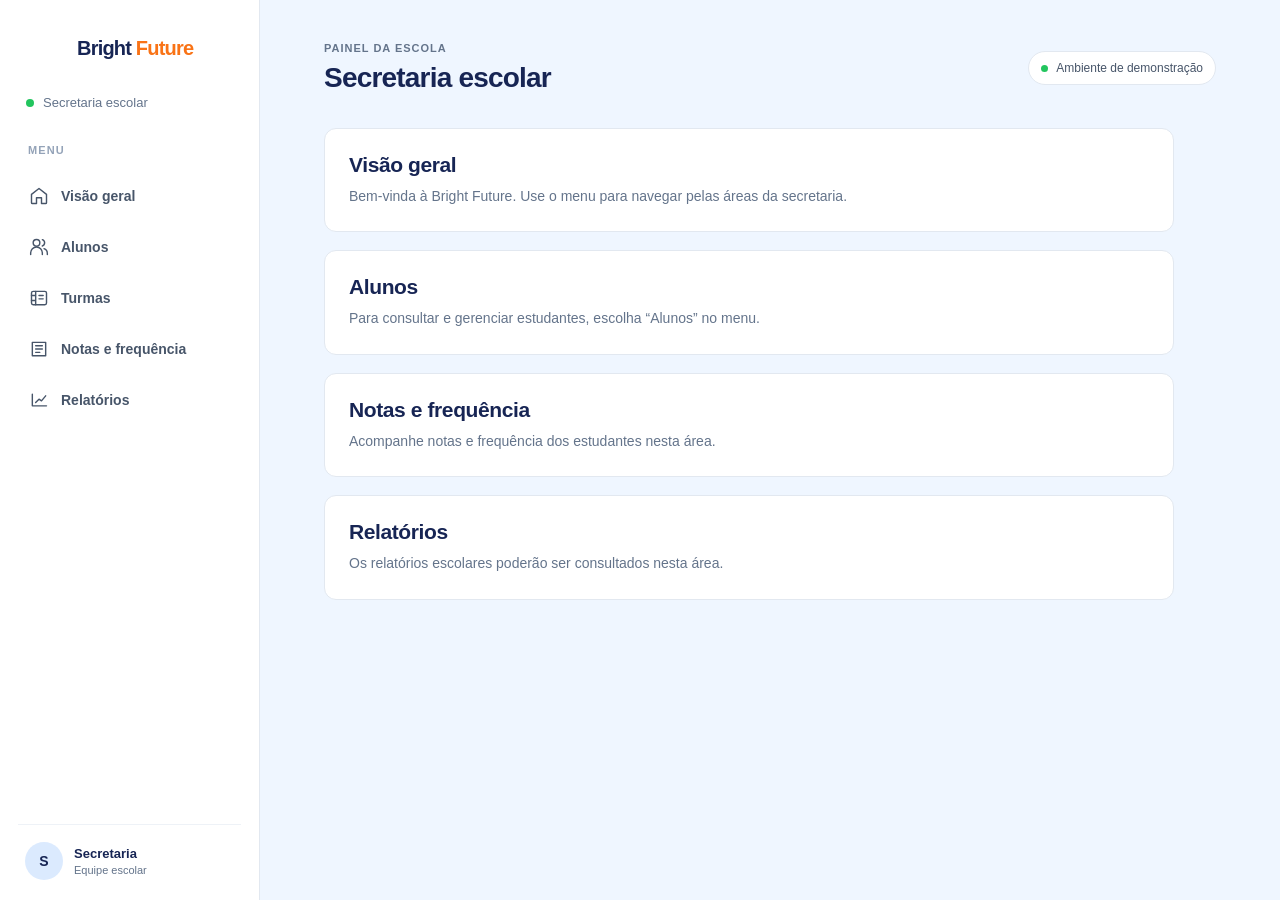
==== brightFuture/index.html @ 53b743fe "Add files via upload" ====
<!DOCTYPE html>
<html lang="pt-BR">
<head>
    <meta charset="UTF-8">
    <meta name="viewport" content="width=device-width, initial-scale=1.0">
    <meta name="theme-color" content="#172554">
    <title>Bright Future | Secretaria escolar</title>
    <link rel="stylesheet" href="style.css">
</head>
<body>
    <div class="app-layout">
        <aside class="sidebar">
            <a class="brand" href="#inicio" aria-label="Bright Future, início">
                <span class="brand-icon" aria-hidden="true">B</span>
                <span class="brand-name">Bright <strong>Future</strong></span>
            </a>

            <div class="school-label">
                <span class="status-dot" aria-hidden="true"></span>
                Secretaria escolar
            </div>

            <nav class="menu" aria-label="Menu principal">
                <p class="menu-heading">MENU</p>
                <a class="menu-item" href="#inicio">
                    <svg viewBox="0 0 24 24" aria-hidden="true"><path d="m3 10 9-7 9 7v10a1 1 0 0 1-1 1h-5v-7H9v7H4a1 1 0 0 1-1-1V10Z"></path></svg>
                    <span>Visão geral</span>
                </a>
                <a class="menu-item" href="alunos.html">
                    <svg viewBox="0 0 24 24" aria-hidden="true"><circle cx="9" cy="7" r="4"></circle><path d="M2 21v-2a7 7 0 0 1 14 0v2M16 3.2a4 4 0 0 1 0 7.6M18 14a6 6 0 0 1 4 5.7V21"></path></svg>
                    <span>Alunos</span>
                </a>
                <a class="menu-item" href="turmas.html">
                    <svg viewBox="0 0 24 24" aria-hidden="true"><rect x="3" y="4" width="18" height="16" rx="2"></rect><path d="M8 4v16M3 9h5M3 15h5M12 9h5M12 13h5"></path></svg>
                    <span>Turmas</span>
                </a>
                <a class="menu-item" href="#notas">
                    <svg viewBox="0 0 24 24" aria-hidden="true"><path d="M4 4h16v16H4zM8 8h8M8 12h8M8 16h5"></path></svg>
                    <span>Notas e frequência</span>
                </a>
                <a class="menu-item" href="#relatorios">
                    <svg viewBox="0 0 24 24" aria-hidden="true"><path d="M4 19V5M4 19h17M8 15l4-4 3 2 5-6"></path></svg>
                    <span>Relatórios</span>
                </a>
            </nav>

            <div class="sidebar-footer">
                <div class="user-avatar" aria-hidden="true">S</div>
                <div class="user-info">
                    <strong>Secretaria</strong>
                    <span>Equipe escolar</span>
                </div>
            </div>
        </aside>

        <main class="main-content">
            <header class="page-header">
                <div>
                    <p class="eyebrow">PAINEL DA ESCOLA</p>
                    <h1>Secretaria escolar</h1>
                </div>
                <span class="demo-badge"><span class="status-dot" aria-hidden="true"></span> Ambiente de demonstração</span>
            </header>

            <section class="page-section" id="inicio" aria-labelledby="inicio-title">
                <h2 id="inicio-title">Visão geral</h2>
                <p>Bem-vinda à Bright Future. Use o menu para navegar pelas áreas da secretaria.</p>
            </section>

            <section class="page-section" id="alunos" aria-labelledby="alunos-title">
                <h2 id="alunos-title">Alunos</h2>
                <p>Para consultar e gerenciar estudantes, escolha “Alunos” no menu.</p>
            </section>

            <section class="page-section" id="notas" aria-labelledby="notas-title">
                <h2 id="notas-title">Notas e frequência</h2>
                <p>Acompanhe notas e frequência dos estudantes nesta área.</p>
                    </section>

            <section class="page-section" id="relatorios" aria-labelledby="relatorios-title">
                <h2 id="relatorios-title">Relatórios</h2>
                <p>Os relatórios escolares poderão ser consultados nesta área.</p>
            </section>
        </main>
    </div>
</body>
</html>
---- brightFuture/style.css ----
:root {
    font-family:baloo2, sans-serif;
    font-size: 14px;
    color: #172554;
    background: #EFF6FF;
    font-synthesis: none;
    text-rendering: optimizeLegibility;
    -webkit-font-smoothing: antialiased;
    --navy: #172554;
    --Royal: #1D4ED8;
    --muted: #64748b;
    --line: #e2e8f0;
    --laranja: #F97316;
    --amarelosol: #FACC15;
    --verde: #16A34A;
}

* {
    box-sizing: border-box;
}

body {
    min-width: 320px;
    min-height: 100vh;
    margin: 0;
    scroll-behavior: smooth;
}

a {
    color: inherit;
    text-decoration: none;
}

.app-layout {
    min-height: 100vh;
}

.sidebar {
    position: fixed;
    inset: 0 auto 0 0;
    z-index: 1;
    display: flex;
    width: 260px;
    flex-direction: column;
    padding: 28px 18px 20px;
    background: #fff;
    border-right: 1px solid var(--line);
}

.brand {
    display: flex;
    align-items: center;
    gap: 11px;
    padding: 0 8px;
}

.brand-icon {
    display: grid;
    width: 40px;
    height: 40px;
    place-items: center;
    border-radius: 12px;
    background: var(--blue);
    color: #fff;
    font-size: 23px;
    font-weight: 800;
}

.brand-name {
    color: var(--navy);
    font-size: 20px;
    font-weight: 750;
    letter-spacing: -0.8px;
}

.brand-name strong {
    color: #f97316;
}

.school-label {
    display: flex;
    align-items: center;
    gap: 9px;
    margin: 27px 8px 34px;
    color: var(--muted);
    font-size: 13px;
}

.status-dot {
    width: 8px;
    height: 8px;
    flex: 0 0 auto;
    border-radius: 50%;
    background: #22c55e;
}

.menu-heading {
    margin: 0 10px 12px;
    color: #94a3b8;
    font-size: 11px;
    font-weight: 700;
    letter-spacing: 1.1px;
}

.menu {
    display: grid;
    gap: 5px;
}

.menu-item {
    display: flex;
    min-height: 46px;
    align-items: center;
    gap: 12px;
    padding: 0 11px;
    border-radius: 9px;
    color: #475569;
    font-size: 14px;
    font-weight: 550;
}

.menu-item:hover,
.menu-item:focus-visible {
    background: #eff6ff;
    color: var(--blue);
}

.menu-item:focus-visible {
    outline: 2px solid var(--blue);
    outline-offset: 2px;
}

.menu-item svg {
    width: 20px;
    height: 20px;
    flex: 0 0 auto;
    fill: none;
    stroke: currentColor;
    stroke-linecap: round;
    stroke-linejoin: round;
    stroke-width: 1.7;
}

.sidebar-footer {
    display: flex;
    align-items: center;
    gap: 11px;
    margin-top: auto;
    padding: 17px 7px 0;
    border-top: 1px solid #eef2f7;
}

.user-avatar {
    display: grid;
    width: 38px;
    height: 38px;
    place-items: center;
    border-radius: 50%;
    background: #dbeafe;
    color: var(--blue);
    font-size: 14px;
    font-weight: 700;
}

.user-info {
    display: grid;
    gap: 3px;
    font-size: 13px;
}

.user-info span {
    color: var(--muted);
    font-size: 11px;
}

.main-content {
    min-height: 100vh;
    margin-left: 260px;
    padding: 42px clamp(24px, 5vw, 72px);
}

.page-header {
    display: flex;
    align-items: center;
    justify-content: space-between;
    gap: 20px;
    margin-bottom: 34px;
}

.eyebrow {
    margin: 0 0 8px;
    color: var(--muted);
    font-size: 11px;
    font-weight: 700;
    letter-spacing: 1px;
}

h1,
h2,
p {
    margin-top: 0;
}

h1 {
    margin-bottom: 0;
    font-size: 28px;
    letter-spacing: -0.8px;
}

.demo-badge {
    display: inline-flex;
    align-items: center;
    gap: 8px;
    padding: 9px 12px;
    border: 1px solid var(--line);
    border-radius: 999px;
    background: #fff;
    color: #475569;
    font-size: 12px;
}

.demo-badge .status-dot {
    width: 7px;
    height: 7px;
}

.bemvindo-card {
    display: flex;
    align-items: flex-start;
    gap: 20px;
    max-width: 850px;
    padding: 30px;
    border: 1px solid #dbeafe;
    border-radius: 16px;
    background: linear-gradient(120deg, #fff 25%, #eff6ff 100%);
    box-shadow: 0 10px 30px rgb(23 37 84 / 5%);
}

.welcome-mark {
    display: grid;
    width: 44px;
    height: 44px;
    flex: 0 0 auto;
    place-items: center;
    border-radius: 13px;
    background: #dbeafe;
    color: var(--blue);
    font-size: 23px;
}

.bemvindo-card .eyebrow {
    color: var(--blue);
}

h2 {
    margin-bottom: 8px;
    font-size: 21px;
    letter-spacing: -0.4px;
}

.page-section {
    max-width: 850px;
    margin-bottom: 18px;
    padding: 24px;
    scroll-margin-top: 24px;
    border: 1px solid var(--line);
    border-radius: 12px;
    background: #fff;
}

.page-section p {
    margin-bottom: 0;
    color: var(--muted);
    line-height: 1.6;
}

@media (max-width: 720px) {
    .sidebar {
        position: static;
        width: 100%;
        min-height: auto;
        padding: 16px;
        border-right: 0;
        border-bottom: 1px solid var(--line);
    }

    .school-label {
        margin: 16px 8px 20px;
    }

    .menu {
        grid-template-columns: repeat(2, minmax(0, 1fr));
    }

    .menu-heading {
        grid-column: 1 / -1;
    }

    .menu-item {
        gap: 8px;
        padding: 0 8px;
        font-size: 12px;
    }

    .menu-item svg {
        width: 18px;
        height: 18px;
    }

    .sidebar-footer {
        display: none;
    }

    .main-content {
        min-height: auto;
        margin-left: 0;
        padding: 28px 18px;
    }

    .page-header {
        align-items: flex-start;
        flex-direction: column;
        margin-bottom: 24px;
    }

    .page-section {
        padding: 20px;
    }

    h2 {
        font-size: 18px;
    }
}
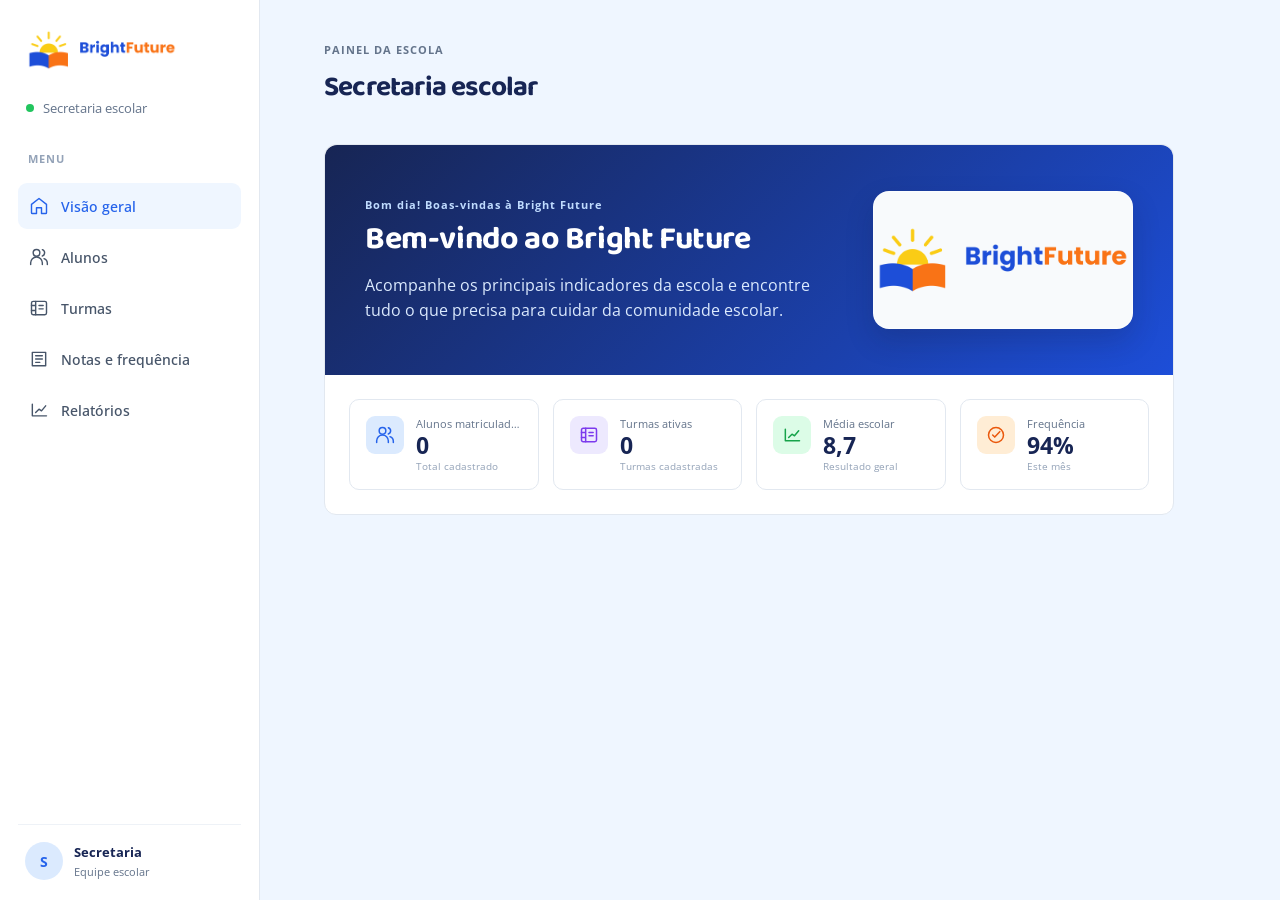
==== commit 825858f0: "v1.00" ====
--- a/brightFuture/index.html
+++ b/brightFuture/index.html
@@ -5,14 +5,17 @@
     <meta name="viewport" content="width=device-width, initial-scale=1.0">
     <meta name="theme-color" content="#172554">
     <title>Bright Future | Secretaria escolar</title>
+    <link rel="preconnect" href="https://fonts.googleapis.com">
+    <link rel="preconnect" href="https://fonts.gstatic.com" crossorigin>
+    <link href="https://fonts.googleapis.com/css2?family=Baloo+2:wght@600;700;800&family=Open+Sans:wght@400;500;600;700&display=swap" rel="stylesheet">
     <link rel="stylesheet" href="style.css">
+    <script src="script.js" defer></script>
 </head>
 <body>
     <div class="app-layout">
         <aside class="sidebar">
             <a class="brand" href="#inicio" aria-label="Bright Future, início">
-                <span class="brand-icon" aria-hidden="true">B</span>
-                <span class="brand-name">Bright <strong>Future</strong></span>
+                <img class="brand-logo" src="assets/logo-5-brightfuture.png" alt="Bright Future">
             </a>
 
             <div class="school-label">
@@ -22,23 +25,23 @@
 
             <nav class="menu" aria-label="Menu principal">
                 <p class="menu-heading">MENU</p>
-                <a class="menu-item" href="#inicio">
+                <a class="menu-item active" href="#inicio" aria-current="page">
                     <svg viewBox="0 0 24 24" aria-hidden="true"><path d="m3 10 9-7 9 7v10a1 1 0 0 1-1 1h-5v-7H9v7H4a1 1 0 0 1-1-1V10Z"></path></svg>
                     <span>Visão geral</span>
                 </a>
-                <a class="menu-item" href="alunos.html">
+                <a class="menu-item" href="Alunos/alunos.html">
                     <svg viewBox="0 0 24 24" aria-hidden="true"><circle cx="9" cy="7" r="4"></circle><path d="M2 21v-2a7 7 0 0 1 14 0v2M16 3.2a4 4 0 0 1 0 7.6M18 14a6 6 0 0 1 4 5.7V21"></path></svg>
                     <span>Alunos</span>
                 </a>
-                <a class="menu-item" href="turmas.html">
+                <a class="menu-item" href="Turmas/turmas.html">
                     <svg viewBox="0 0 24 24" aria-hidden="true"><rect x="3" y="4" width="18" height="16" rx="2"></rect><path d="M8 4v16M3 9h5M3 15h5M12 9h5M12 13h5"></path></svg>
                     <span>Turmas</span>
                 </a>
-                <a class="menu-item" href="#notas">
+                <a class="menu-item" href="Notas/notas.html">
                     <svg viewBox="0 0 24 24" aria-hidden="true"><path d="M4 4h16v16H4zM8 8h8M8 12h8M8 16h5"></path></svg>
                     <span>Notas e frequência</span>
                 </a>
-                <a class="menu-item" href="#relatorios">
+                <a class="menu-item" href="Relatorios/relatorios.html">
                     <svg viewBox="0 0 24 24" aria-hidden="true"><path d="M4 19V5M4 19h17M8 15l4-4 3 2 5-6"></path></svg>
                     <span>Relatórios</span>
                 </a>
@@ -59,28 +62,67 @@
                     <p class="eyebrow">PAINEL DA ESCOLA</p>
                     <h1>Secretaria escolar</h1>
                 </div>
-                <span class="demo-badge"><span class="status-dot" aria-hidden="true"></span> Ambiente de demonstração</span>
             </header>
 
             <section class="page-section" id="inicio" aria-labelledby="inicio-title">
-                <h2 id="inicio-title">Visão geral</h2>
-                <p>Bem-vinda à Bright Future. Use o menu para navegar pelas áreas da secretaria.</p>
+                <div class="welcome-panel">
+                    <div class="welcome-copy">
+                        <p class="eyebrow" id="welcomeGreeting">Boas-vindas!</p>
+                        <h2 id="inicio-title">Bem-vindo ao Bright Future</h2>
+                        <p>Acompanhe os principais indicadores da escola e encontre tudo o que precisa para cuidar da comunidade escolar.</p>
+                    </div>
+                    <div class="welcome-logo-wrap" aria-hidden="true">
+                        <img class="welcome-logo" src="assets/logo-5-brightfuture.png" alt="">
+                    </div>
+                </div>
+
+                <div class="dashboard-grid" aria-label="Indicadores da escola">
+                    <article class="dashboard-card">
+                        <div class="dashboard-card-icon students" aria-hidden="true">
+                            <svg viewBox="0 0 24 24"><circle cx="9" cy="7" r="4"></circle><path d="M2 21v-2a7 7 0 0 1 14 0v2M16 3.2a4 4 0 0 1 0 7.6M18 14a6 6 0 0 1 4 5.7V21"></path></svg>
+                        </div>
+                        <div>
+                            <span>Alunos matriculados</span>
+                            <strong id="dashboardStudentCount">0</strong>
+                            <small>Total cadastrado</small>
+                        </div>
+                    </article>
+
+                    <article class="dashboard-card">
+                        <div class="dashboard-card-icon classes" aria-hidden="true">
+                            <svg viewBox="0 0 24 24"><rect x="3" y="4" width="18" height="16" rx="2"></rect><path d="M8 4v16M3 9h5M3 15h5M12 9h5M12 13h5"></path></svg>
+                        </div>
+                        <div>
+                            <span>Turmas ativas</span>
+                            <strong id="dashboardClassCount">0</strong>
+                            <small>Turmas cadastradas</small>
+                        </div>
+                    </article>
+
+                    <article class="dashboard-card">
+                        <div class="dashboard-card-icon average" aria-hidden="true">
+                            <svg viewBox="0 0 24 24"><path d="M4 19V5M4 19h17M8 15l4-4 3 2 5-6"></path></svg>
+                        </div>
+                        <div>
+                            <span>Média escolar</span>
+                            <strong>8,7</strong>
+                            <small>Resultado geral</small>
+                        </div>
+                    </article>
+
+                    <article class="dashboard-card">
+                        <div class="dashboard-card-icon attendance" aria-hidden="true">
+                            <svg viewBox="0 0 24 24"><circle cx="12" cy="12" r="9"></circle><path d="m8 12 2.5 2.5L16.5 8"></path></svg>
+                        </div>
+                        <div>
+                            <span>Frequência</span>
+                            <strong>94%</strong>
+                            <small>Este mês</small>
+                        </div>
+                    </article>
+                </div>
             </section>
 
-            <section class="page-section" id="alunos" aria-labelledby="alunos-title">
-                <h2 id="alunos-title">Alunos</h2>
-                <p>Para consultar e gerenciar estudantes, escolha “Alunos” no menu.</p>
-            </section>
-
-            <section class="page-section" id="notas" aria-labelledby="notas-title">
-                <h2 id="notas-title">Notas e frequência</h2>
-                <p>Acompanhe notas e frequência dos estudantes nesta área.</p>
-                    </section>
-
-            <section class="page-section" id="relatorios" aria-labelledby="relatorios-title">
-                <h2 id="relatorios-title">Relatórios</h2>
-                <p>Os relatórios escolares poderão ser consultados nesta área.</p>
-            </section>
         </main>
     </div>
 </body>
--- a/brightFuture/style.css
+++ b/brightFuture/style.css
@@ -1,5 +1,5 @@
 :root {
-    font-family:baloo2, sans-serif;
+    font-family: "Open Sans", sans-serif;
     font-size: 14px;
     color: #172554;
     background: #EFF6FF;
@@ -7,6 +7,7 @@
     text-rendering: optimizeLegibility;
     -webkit-font-smoothing: antialiased;
     --navy: #172554;
+    --blue: #2563eb;
     --Royal: #1D4ED8;
     --muted: #64748b;
     --line: #e2e8f0;
@@ -66,6 +67,15 @@
     font-weight: 800;
 }
 
+.brand-logo {
+    display: block;
+    width: 210px;
+    max-width: 100%;
+    height: 44px;
+    object-fit: contain;
+    object-position: left center;
+}
+
 .brand-name {
     color: var(--navy);
     font-size: 20px;
@@ -121,6 +131,11 @@
 
 .menu-item:hover,
 .menu-item:focus-visible {
+    background: #eff6ff;
+    color: var(--blue);
+}
+
+.menu-item.active {
     background: #eff6ff;
     color: var(--blue);
 }
@@ -197,6 +212,12 @@
 
 h1,
 h2,
+h3 {
+    font-family: "Baloo 2", "Open Sans", sans-serif;
+}
+
+h1,
+h2,
 p {
     margin-top: 0;
 }
@@ -258,6 +279,142 @@
     letter-spacing: -0.4px;
 }
 
+.welcome-panel {
+    position: relative;
+    overflow: hidden;
+    display: flex;
+    min-height: 230px;
+    align-items: center;
+    justify-content: space-between;
+    gap: 24px;
+    margin: -24px -24px 24px;
+    padding: 42px 40px;
+    border-radius: 12px 12px 0 0;
+    background: linear-gradient(135deg, #172554 0%, #1d4ed8 100%);
+    color: #fff;
+}
+
+.welcome-copy {
+    position: relative;
+    z-index: 1;
+    max-width: 540px;
+}
+
+.welcome-copy .eyebrow {
+    color: #bfdbfe;
+}
+
+.welcome-copy h2 {
+    margin-bottom: 8px;
+    font-size: 32px;
+}
+
+.welcome-copy p:last-child {
+    max-width: 520px;
+    color: #dbeafe;
+    font-size: 16px;
+}
+
+.welcome-logo-wrap {
+    display: grid;
+    width: 280px;
+    height: 138px;
+    flex: 0 1 280px;
+    place-items: center;
+    overflow: hidden;
+    border: 1px solid rgb(255 255 255 / 45%);
+    border-radius: 16px;
+    background: #f8fafc;
+    box-shadow: 0 12px 28px rgb(15 23 42 / 18%);
+}
+
+.welcome-logo {
+    width: 100%;
+    height: 100%;
+    object-fit: contain;
+}
+
+.dashboard-grid {
+    display: grid;
+    grid-template-columns: repeat(4, minmax(0, 1fr));
+    gap: 14px;
+}
+
+.dashboard-card {
+    display: flex;
+    min-width: 0;
+    align-items: flex-start;
+    gap: 12px;
+    padding: 16px;
+    border: 1px solid var(--line);
+    border-radius: 10px;
+    background: #fff;
+}
+
+.dashboard-card-icon {
+    display: grid;
+    width: 38px;
+    height: 38px;
+    flex: 0 0 auto;
+    place-items: center;
+    border-radius: 9px;
+}
+
+.dashboard-card-icon svg {
+    width: 20px;
+    height: 20px;
+    fill: none;
+    stroke: currentColor;
+    stroke-linecap: round;
+    stroke-linejoin: round;
+    stroke-width: 1.8;
+}
+
+.dashboard-card-icon.students {
+    background: #dbeafe;
+    color: #2563eb;
+}
+
+.dashboard-card-icon.classes {
+    background: #ede9fe;
+    color: #7c3aed;
+}
+
+.dashboard-card-icon.average {
+    background: #dcfce7;
+    color: #16a34a;
+}
+
+.dashboard-card-icon.attendance {
+    background: #ffedd5;
+    color: #ea580c;
+}
+
+.dashboard-card div:last-child {
+    display: grid;
+    min-width: 0;
+}
+
+.dashboard-card span {
+    overflow: hidden;
+    color: var(--muted);
+    font-size: 11px;
+    text-overflow: ellipsis;
+    white-space: nowrap;
+}
+
+.dashboard-card strong {
+    margin: 2px 0 1px;
+    color: var(--navy);
+    font-size: 23px;
+    line-height: 1.1;
+}
+
+.dashboard-card small {
+    color: #94a3b8;
+    font-size: 10px;
+}
+
 .page-section {
     max-width: 850px;
     margin-bottom: 18px;
@@ -327,7 +484,36 @@
         padding: 20px;
     }
 
+    .welcome-panel {
+        margin: -20px -20px 20px;
+        padding: 24px 20px;
+    }
+
+    .welcome-logo-wrap {
+        width: 220px;
+        max-width: 48%;
+        height: 120px;
+    }
+
+    .dashboard-grid {
+        grid-template-columns: repeat(2, minmax(0, 1fr));
+    }
+
     h2 {
         font-size: 18px;
     }
+}
+
+@media (max-width: 420px) {
+    .welcome-panel {
+        align-items: flex-start;
+    }
+
+    .welcome-logo-wrap {
+        display: none;
+    }
+
+    .dashboard-grid {
+        grid-template-columns: 1fr;
+    }
 }
